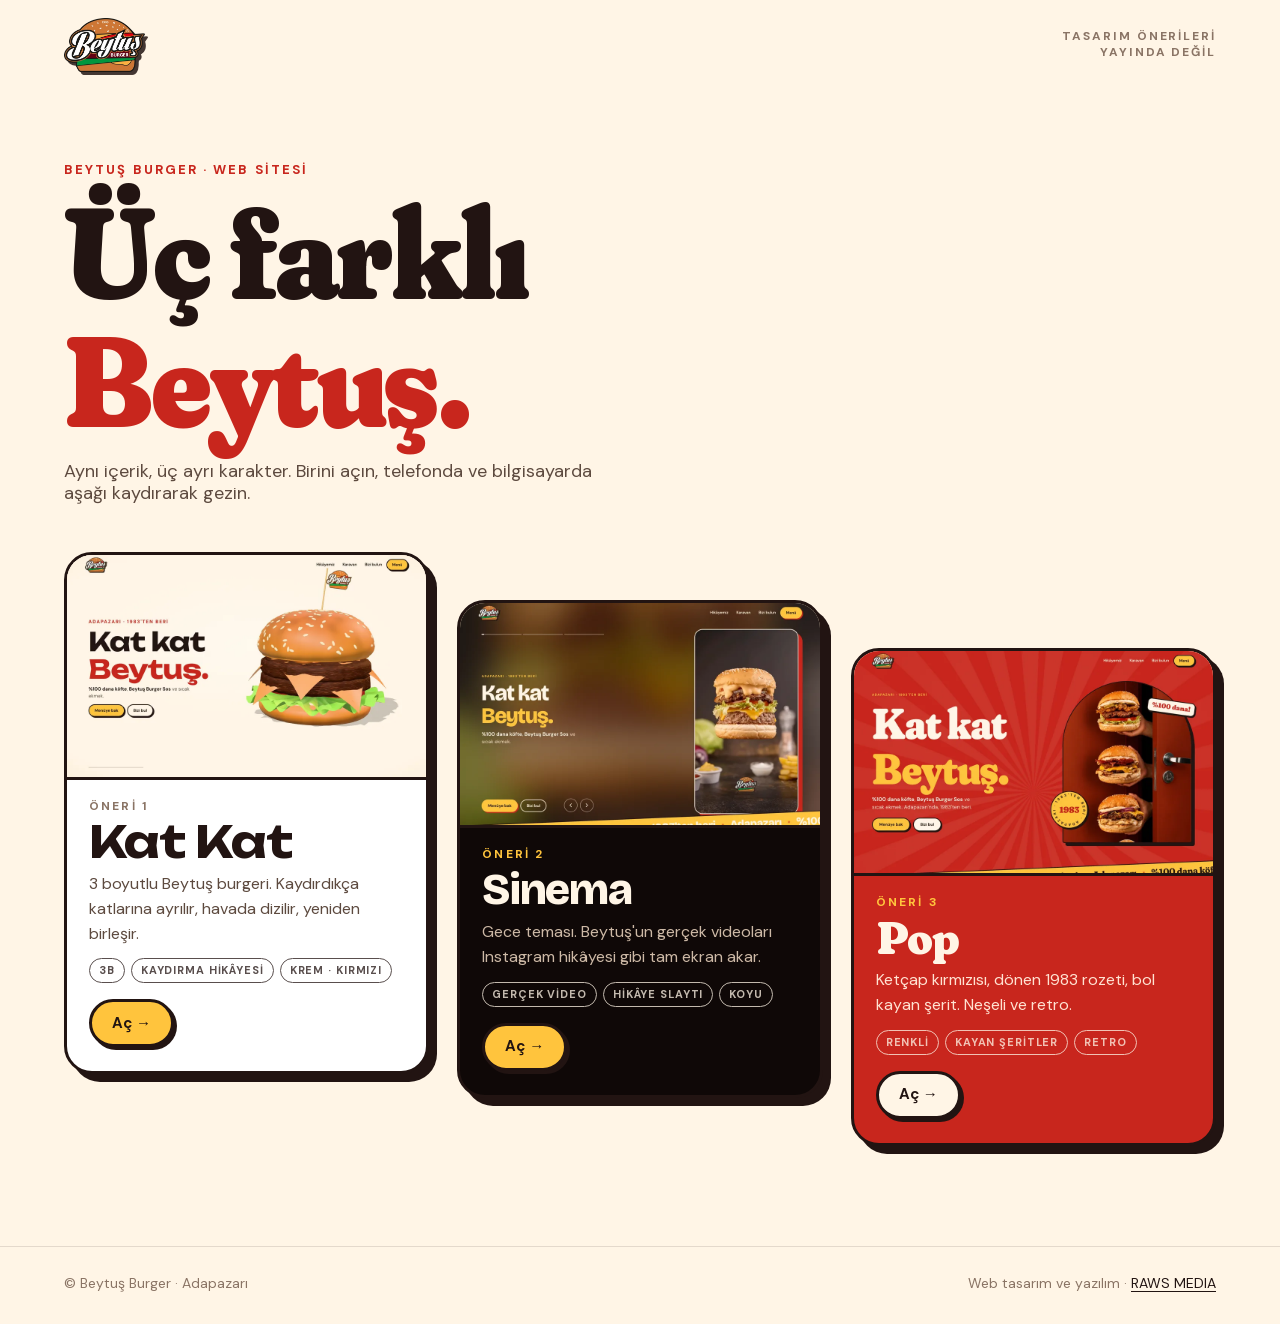
==== static/calisma/beytus-d3ny4d/index.html @ 6efd4104 "Beytuş: 3 tasarım önerisi (Kat Kat, Sinema, Pop) ve seçim sayfası Co-Authored-By: Claude Opus 5.5 <n" ====
<!doctype html>
<html lang="tr">
<head>
<meta charset="utf-8">
<meta name="viewport" content="width=device-width, initial-scale=1, viewport-fit=cover">
<meta name="theme-color" content="#fff5e6">
<meta name="robots" content="noindex">
<title>Beytuş Burger · 3 tasarım önerisi</title>
<link rel="preload" href="ortak/font/fraunces-latin.woff2" as="font" type="font/woff2" crossorigin>
<style>
@font-face { font-family: "Fraunces"; src: url("ortak/font/fraunces-latin.woff2") format("woff2"); font-weight: 600 900; font-display: swap;
  unicode-range: U+0000-00FF, U+0131, U+0152-0153, U+02BB-02BC, U+02C6, U+02DA, U+02DC, U+0304, U+0308, U+0329, U+2000-206F, U+20AC, U+2122, U+2191, U+2193, U+2212, U+2215, U+FEFF, U+FFFD; }
@font-face { font-family: "Fraunces"; src: url("ortak/font/fraunces-latin-ext.woff2") format("woff2"); font-weight: 600 900; font-display: swap;
  unicode-range: U+0100-02BA, U+02BD-02C5, U+02C7-02CC, U+02CE-02D7, U+02DD-02FF, U+0304, U+0308, U+0329, U+1D00-1DBF, U+1E00-1E9F, U+1EF2-1EFF, U+2020, U+20A0-20AB, U+20AD-20C4, U+2113, U+2C60-2C7F, U+A720-A7FF; }
@font-face { font-family: "DM Sans"; src: url("ortak/font/dmsans-latin.woff2") format("woff2"); font-weight: 400 700; font-display: swap;
  unicode-range: U+0000-00FF, U+0131, U+0152-0153, U+02BB-02BC, U+02C6, U+02DA, U+02DC, U+0304, U+0308, U+0329, U+2000-206F, U+20AC, U+2122, U+2191, U+2193, U+2212, U+2215, U+FEFF, U+FFFD; }
@font-face { font-family: "DM Sans"; src: url("ortak/font/dmsans-latin-ext.woff2") format("woff2"); font-weight: 400 700; font-display: swap;
  unicode-range: U+0100-02BA, U+02BD-02C5, U+02C7-02CC, U+02CE-02D7, U+02DD-02FF, U+0304, U+0308, U+0329, U+1D00-1DBF, U+1E00-1E9F, U+1EF2-1EFF, U+2020, U+20A0-20AB, U+20AD-20C4, U+2113, U+2C60-2C7F, U+A720-A7FF; }
@font-face { font-family: "Unbounded"; src: url("ortak/font/unbounded-latin.woff2") format("woff2"); font-weight: 500 800; font-display: swap; }
@font-face { font-family: "Bricolage"; src: url("ortak/font/bricolage-latin.woff2") format("woff2"); font-weight: 500 800; font-display: swap; }
:root { --kirmizi: #c8261d; --krem: #fff5e6; --krem-2: #f5e3c6; --hardal: #ffc43d; --kofte: #221412; --kenar: clamp(18px, 5vw, 72px); --yay: cubic-bezier(.22, 1, .36, 1); }
* { box-sizing: border-box; margin: 0; padding: 0; }
html { -webkit-text-size-adjust: 100%; background: var(--krem); }
body { font: 400 17px/1.55 "DM Sans", system-ui, sans-serif; color: var(--kofte); background: var(--krem); -webkit-font-smoothing: antialiased; min-height: 100svh; }
a { color: inherit; text-decoration: none; -webkit-tap-highlight-color: transparent; }
img { display: block; max-width: 100%; height: auto; }
header { display: flex; align-items: center; justify-content: space-between; gap: 16px; padding: calc(18px + env(safe-area-inset-top)) var(--kenar) 0; }
header img { height: 54px; width: auto; filter: drop-shadow(3px 3px 0 rgba(34, 20, 18, .85)); }
header span { font: 700 12px/1.3 "DM Sans", sans-serif; letter-spacing: .16em; text-transform: uppercase; color: #8a7465; text-align: right; }
.bas { padding: clamp(40px, 7vw, 90px) var(--kenar) clamp(28px, 4vw, 48px); }
.bas p { font: 700 13px/1.2 "DM Sans", sans-serif; letter-spacing: .16em; text-transform: uppercase; color: var(--kirmizi); }
.bas h1 { font: 860 clamp(44px, 10vw, 128px)/1 "Fraunces", Georgia, serif; letter-spacing: -.02em; margin-top: 12px; }
.bas h1 em { font-style: normal; color: var(--kirmizi); }
.bas .not { margin-top: 16px; max-width: 46ch; font-size: 18px; color: #5d4a3f; text-transform: none; letter-spacing: 0; font-weight: 400; }
.oneriler { display: grid; grid-template-columns: minmax(0, 1fr); gap: 22px; padding: 0 var(--kenar) clamp(60px, 8vw, 100px); }
.oneri { min-width: 0; }
.oneri { position: relative; display: grid; border-radius: 28px; overflow: hidden; border: 3px solid var(--kofte); box-shadow: 8px 8px 0 var(--kofte); background: #fff;
  transition: transform .6s var(--yay), box-shadow .45s var(--yay), opacity .6s ease; opacity: 0; transform: translateY(40px); }
.oneri.gel { opacity: 1; transform: none; }
.oneri:hover { transform: translate(-4px, -6px) rotate(-.6deg); box-shadow: 12px 14px 0 var(--kofte); }
.oneri:active { transform: scale(.98); }
.oneri .resim { aspect-ratio: 16 / 10; overflow: hidden; border-bottom: 3px solid var(--kofte); background: var(--krem-2); }
.oneri .resim img { width: 100%; height: 100%; object-fit: cover; object-position: 0 0; transition: transform 1.2s var(--yay); }
.oneri:hover .resim img { transform: scale(1.05); }
.oneri .yazi { padding: 20px 22px 24px; display: grid; gap: 8px; }
.oneri .no { font: 700 12px/1 "DM Sans", sans-serif; letter-spacing: .18em; text-transform: uppercase; color: #8a7465; }
.oneri h2 { font-size: clamp(30px, 7vw, 44px); line-height: 1; letter-spacing: -.02em; }
.oneri p { color: #5d4a3f; font-size: 16px; max-width: 40ch; }
.oneri .ac { justify-self: start; margin-top: 8px; display: inline-flex; align-items: center; gap: 8px; min-height: 48px; padding: 0 20px; border-radius: 999px; border: 3px solid var(--kofte);
  font: 700 15px/1 "DM Sans", sans-serif; box-shadow: 3px 3px 0 var(--kofte); }
.oneri.o1 h2 { font-family: "Unbounded", sans-serif; font-weight: 700; } .oneri.o1 .ac { background: var(--hardal); }
.oneri.o2 { background: #0f0807; color: var(--krem); } .oneri.o2 h2 { font-family: "Bricolage", sans-serif; font-weight: 800; letter-spacing: -.03em; }
.oneri.o2 p { color: #cdb9a6; } .oneri.o2 .no { color: var(--hardal); } .oneri.o2 .ac { background: var(--hardal); color: var(--kofte); }
.oneri.o3 { background: var(--kirmizi); color: var(--krem); } .oneri.o3 h2 { font-family: "Fraunces", serif; font-weight: 860; }
.oneri.o3 p { color: #ffe2d2; } .oneri.o3 .no { color: var(--hardal); } .oneri.o3 .ac { background: var(--krem); color: var(--kofte); }
.etiketler { display: flex; flex-wrap: wrap; gap: 6px; margin-top: 4px; }
.etiketler span { font: 700 11px/1 "DM Sans", sans-serif; letter-spacing: .08em; text-transform: uppercase; padding: 6px 9px; border-radius: 999px; border: 1.5px solid currentColor; opacity: .75; }
footer { padding: 26px var(--kenar) calc(30px + env(safe-area-inset-bottom)); border-top: 1px solid rgba(34, 20, 18, .12); font-size: 14px; color: #8a7465; display: flex; flex-wrap: wrap; gap: 8px 20px; justify-content: space-between; }
footer a { color: var(--kofte); text-decoration: underline; text-underline-offset: 3px; }
@media (min-width: 900px) {
  .oneriler { grid-template-columns: repeat(3, 1fr); gap: 28px; align-items: start; }
  .oneri:nth-child(2) { margin-top: 48px; }
  .oneri:nth-child(3) { margin-top: 96px; }
}
@media (prefers-reduced-motion: reduce) { .oneri { opacity: 1; transform: none; transition: none; } }
</style>
</head>
<body>
<header>
  <img src="ortak/img/logo-320.webp" alt="Beytuş Burger" width="320" height="214">
  <span>Tasarım önerileri<br>Yayında değil</span>
</header>
<main>
  <section class="bas">
    <p>Beytuş Burger · Web sitesi</p>
    <h1>Üç farklı<br><em>Beytuş.</em></h1>
    <p class="not">Aynı içerik, üç ayrı karakter. Birini açın, telefonda ve bilgisayarda aşağı kaydırarak gezin.</p>
  </section>
  <section class="oneriler" aria-label="Tasarım önerileri">
    <a class="oneri o1" href="1/">
      <div class="resim"><img src="ortak/img/onizle-1.webp" alt="Öneri 1 açılış ekranı: krem zeminde 3 boyutlu burger" width="960" height="600"></div>
      <div class="yazi">
        <span class="no">Öneri 1</span>
        <h2>Kat Kat</h2>
        <p>3 boyutlu Beytuş burgeri. Kaydırdıkça katlarına ayrılır, havada dizilir, yeniden birleşir.</p>
        <div class="etiketler"><span>3B</span><span>Kaydırma hikâyesi</span><span>Krem · kırmızı</span></div>
        <span class="ac">Aç →</span>
      </div>
    </a>
    <a class="oneri o2" href="2/">
      <div class="resim"><img src="ortak/img/onizle-2.webp" alt="Öneri 2 açılış ekranı: koyu zeminde Beytuş videosu" width="960" height="600"></div>
      <div class="yazi">
        <span class="no">Öneri 2</span>
        <h2>Sinema</h2>
        <p>Gece teması. Beytuş'un gerçek videoları Instagram hikâyesi gibi tam ekran akar.</p>
        <div class="etiketler"><span>Gerçek video</span><span>Hikâye slaytı</span><span>Koyu</span></div>
        <span class="ac">Aç →</span>
      </div>
    </a>
    <a class="oneri o3" href="3/">
      <div class="resim"><img src="ortak/img/onizle-3.webp" alt="Öneri 3 açılış ekranı: kırmızı zeminde kemerli kapı fotoğrafı" width="960" height="600"></div>
      <div class="yazi">
        <span class="no">Öneri 3</span>
        <h2>Pop</h2>
        <p>Ketçap kırmızısı, dönen 1983 rozeti, bol kayan şerit. Neşeli ve retro.</p>
        <div class="etiketler"><span>Renkli</span><span>Kayan şeritler</span><span>Retro</span></div>
        <span class="ac">Aç →</span>
      </div>
    </a>
  </section>
</main>
<footer>
  <span>© Beytuş Burger · Adapazarı</span>
  <span>Web tasarım ve yazılım · <a href="https://rawsmedia.com/">RAWS MEDIA</a></span>
</footer>
<script>
  // kartlar sırayla gelir
  document.querySelectorAll(".oneri").forEach(function (k, i) { setTimeout(function () { k.classList.add("gel"); }, 120 + i * 140); });
</script>
</body>
</html>
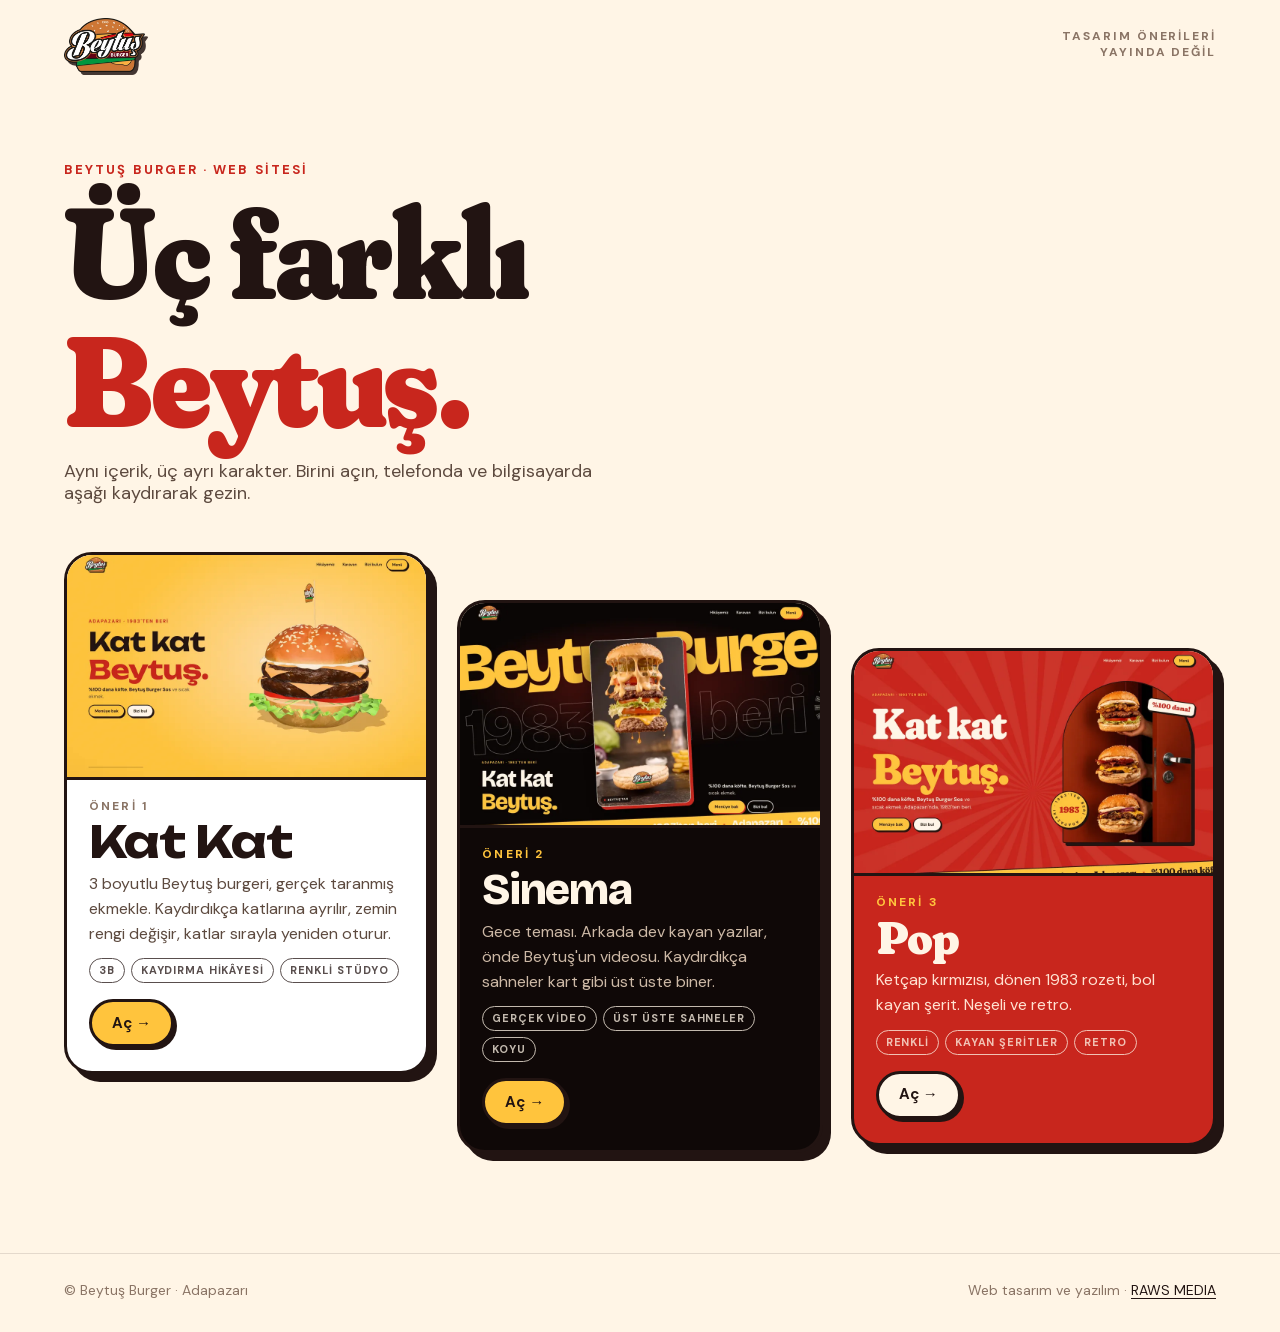
==== commit a428e680: "Beytuş önerileri: 1'de gerçek taranmış ekmekli 3B burger ve renkli sahne, 2'de yeni giriş ve üst üst" ====
--- a/static/calisma/beytus-d3ny4d/index.html
+++ b/static/calisma/beytus-d3ny4d/index.html
@@ -78,22 +78,22 @@
   </section>
   <section class="oneriler" aria-label="Tasarım önerileri">
     <a class="oneri o1" href="1/">
-      <div class="resim"><img src="ortak/img/onizle-1.webp" alt="Öneri 1 açılış ekranı: krem zeminde 3 boyutlu burger" width="960" height="600"></div>
+      <div class="resim"><img src="ortak/img/onizle-1.webp" alt="Öneri 1 açılış ekranı: sarı zeminde 3 boyutlu burger" width="960" height="600"></div>
       <div class="yazi">
         <span class="no">Öneri 1</span>
         <h2>Kat Kat</h2>
-        <p>3 boyutlu Beytuş burgeri. Kaydırdıkça katlarına ayrılır, havada dizilir, yeniden birleşir.</p>
-        <div class="etiketler"><span>3B</span><span>Kaydırma hikâyesi</span><span>Krem · kırmızı</span></div>
+        <p>3 boyutlu Beytuş burgeri, gerçek taranmış ekmekle. Kaydırdıkça katlarına ayrılır, zemin rengi değişir, katlar sırayla yeniden oturur.</p>
+        <div class="etiketler"><span>3B</span><span>Kaydırma hikâyesi</span><span>Renkli stüdyo</span></div>
         <span class="ac">Aç →</span>
       </div>
     </a>
     <a class="oneri o2" href="2/">
-      <div class="resim"><img src="ortak/img/onizle-2.webp" alt="Öneri 2 açılış ekranı: koyu zeminde Beytuş videosu" width="960" height="600"></div>
+      <div class="resim"><img src="ortak/img/onizle-2.webp" alt="Öneri 2 açılış ekranı: koyu zeminde dev kayan yazılar ve Beytuş videosu" width="960" height="600"></div>
       <div class="yazi">
         <span class="no">Öneri 2</span>
         <h2>Sinema</h2>
-        <p>Gece teması. Beytuş'un gerçek videoları Instagram hikâyesi gibi tam ekran akar.</p>
-        <div class="etiketler"><span>Gerçek video</span><span>Hikâye slaytı</span><span>Koyu</span></div>
+        <p>Gece teması. Arkada dev kayan yazılar, önde Beytuş'un videosu. Kaydırdıkça sahneler kart gibi üst üste biner.</p>
+        <div class="etiketler"><span>Gerçek video</span><span>Üst üste sahneler</span><span>Koyu</span></div>
         <span class="ac">Aç →</span>
       </div>
     </a>
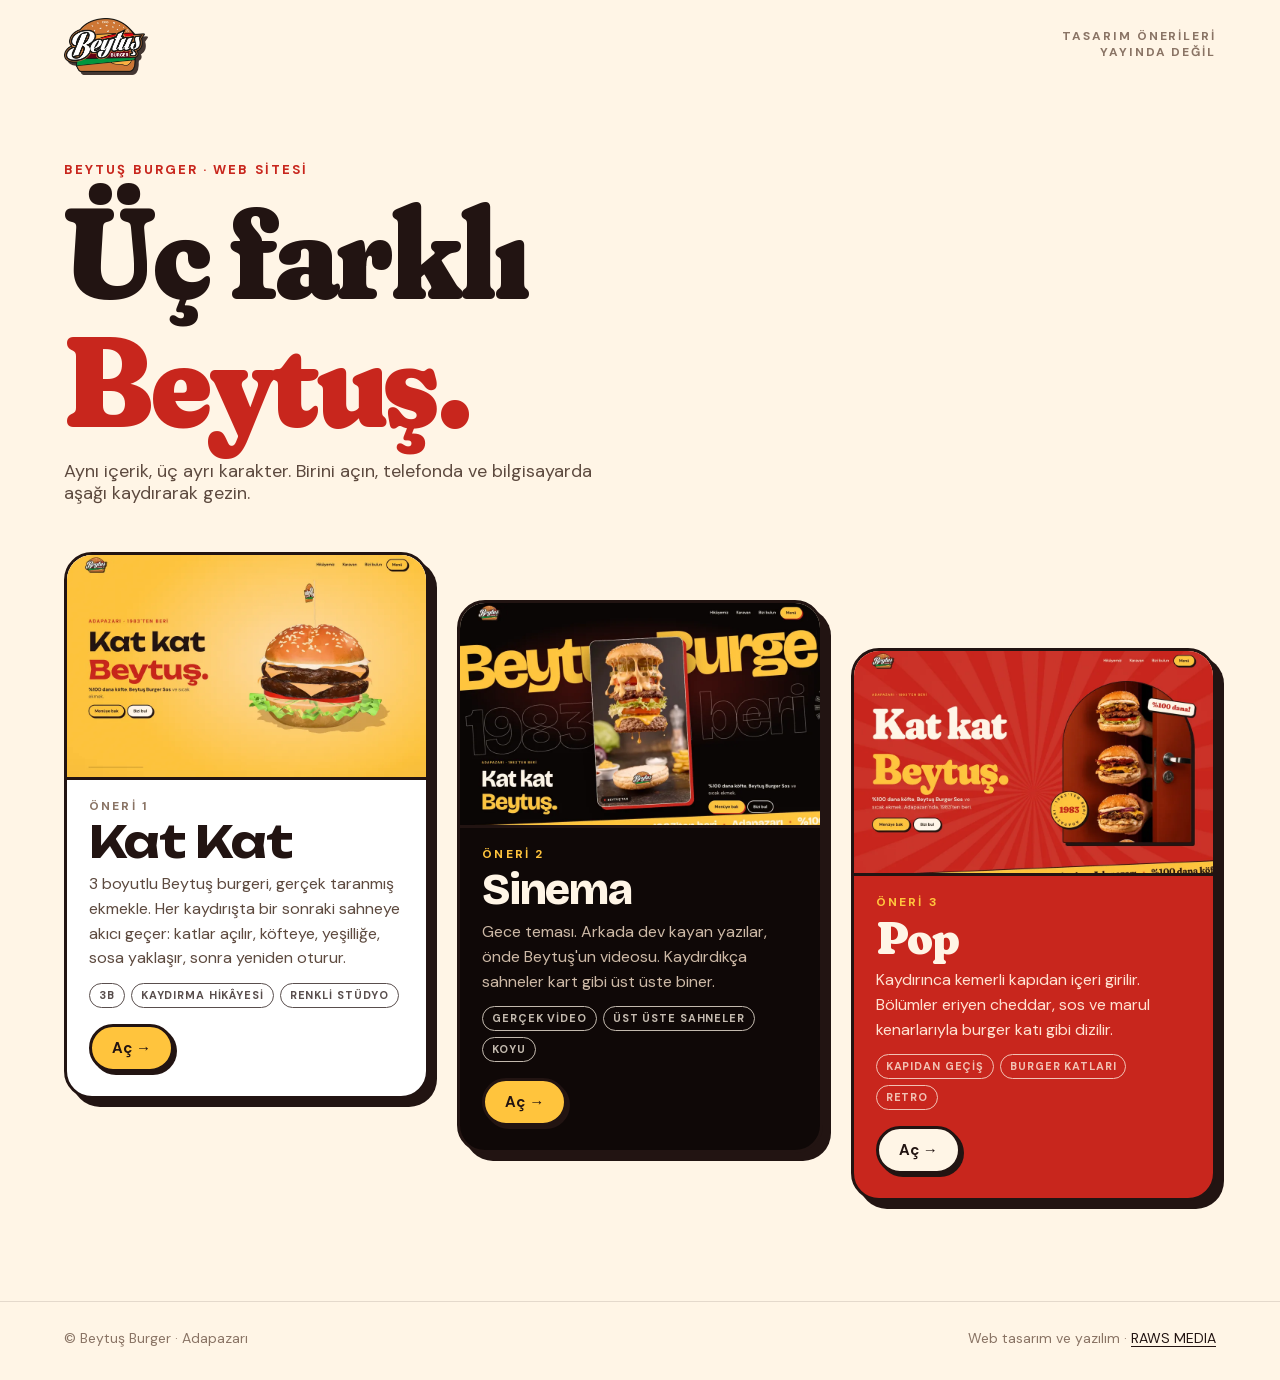
==== commit d85257d4: "Beytuş önerileri: 1'de yeni turşu ve sos, bölüm bölüm akıcı geçiş; 2 hızlandı; 3'te kapıdan geçiş ve" ====
--- a/static/calisma/beytus-d3ny4d/index.html
+++ b/static/calisma/beytus-d3ny4d/index.html
@@ -82,7 +82,7 @@
       <div class="yazi">
         <span class="no">Öneri 1</span>
         <h2>Kat Kat</h2>
-        <p>3 boyutlu Beytuş burgeri, gerçek taranmış ekmekle. Kaydırdıkça katlarına ayrılır, zemin rengi değişir, katlar sırayla yeniden oturur.</p>
+        <p>3 boyutlu Beytuş burgeri, gerçek taranmış ekmekle. Her kaydırışta bir sonraki sahneye akıcı geçer: katlar açılır, köfteye, yeşilliğe, sosa yaklaşır, sonra yeniden oturur.</p>
         <div class="etiketler"><span>3B</span><span>Kaydırma hikâyesi</span><span>Renkli stüdyo</span></div>
         <span class="ac">Aç →</span>
       </div>
@@ -102,8 +102,8 @@
       <div class="yazi">
         <span class="no">Öneri 3</span>
         <h2>Pop</h2>
-        <p>Ketçap kırmızısı, dönen 1983 rozeti, bol kayan şerit. Neşeli ve retro.</p>
-        <div class="etiketler"><span>Renkli</span><span>Kayan şeritler</span><span>Retro</span></div>
+        <p>Kaydırınca kemerli kapıdan içeri girilir. Bölümler eriyen cheddar, sos ve marul kenarlarıyla burger katı gibi dizilir.</p>
+        <div class="etiketler"><span>Kapıdan geçiş</span><span>Burger katları</span><span>Retro</span></div>
         <span class="ac">Aç →</span>
       </div>
     </a>
